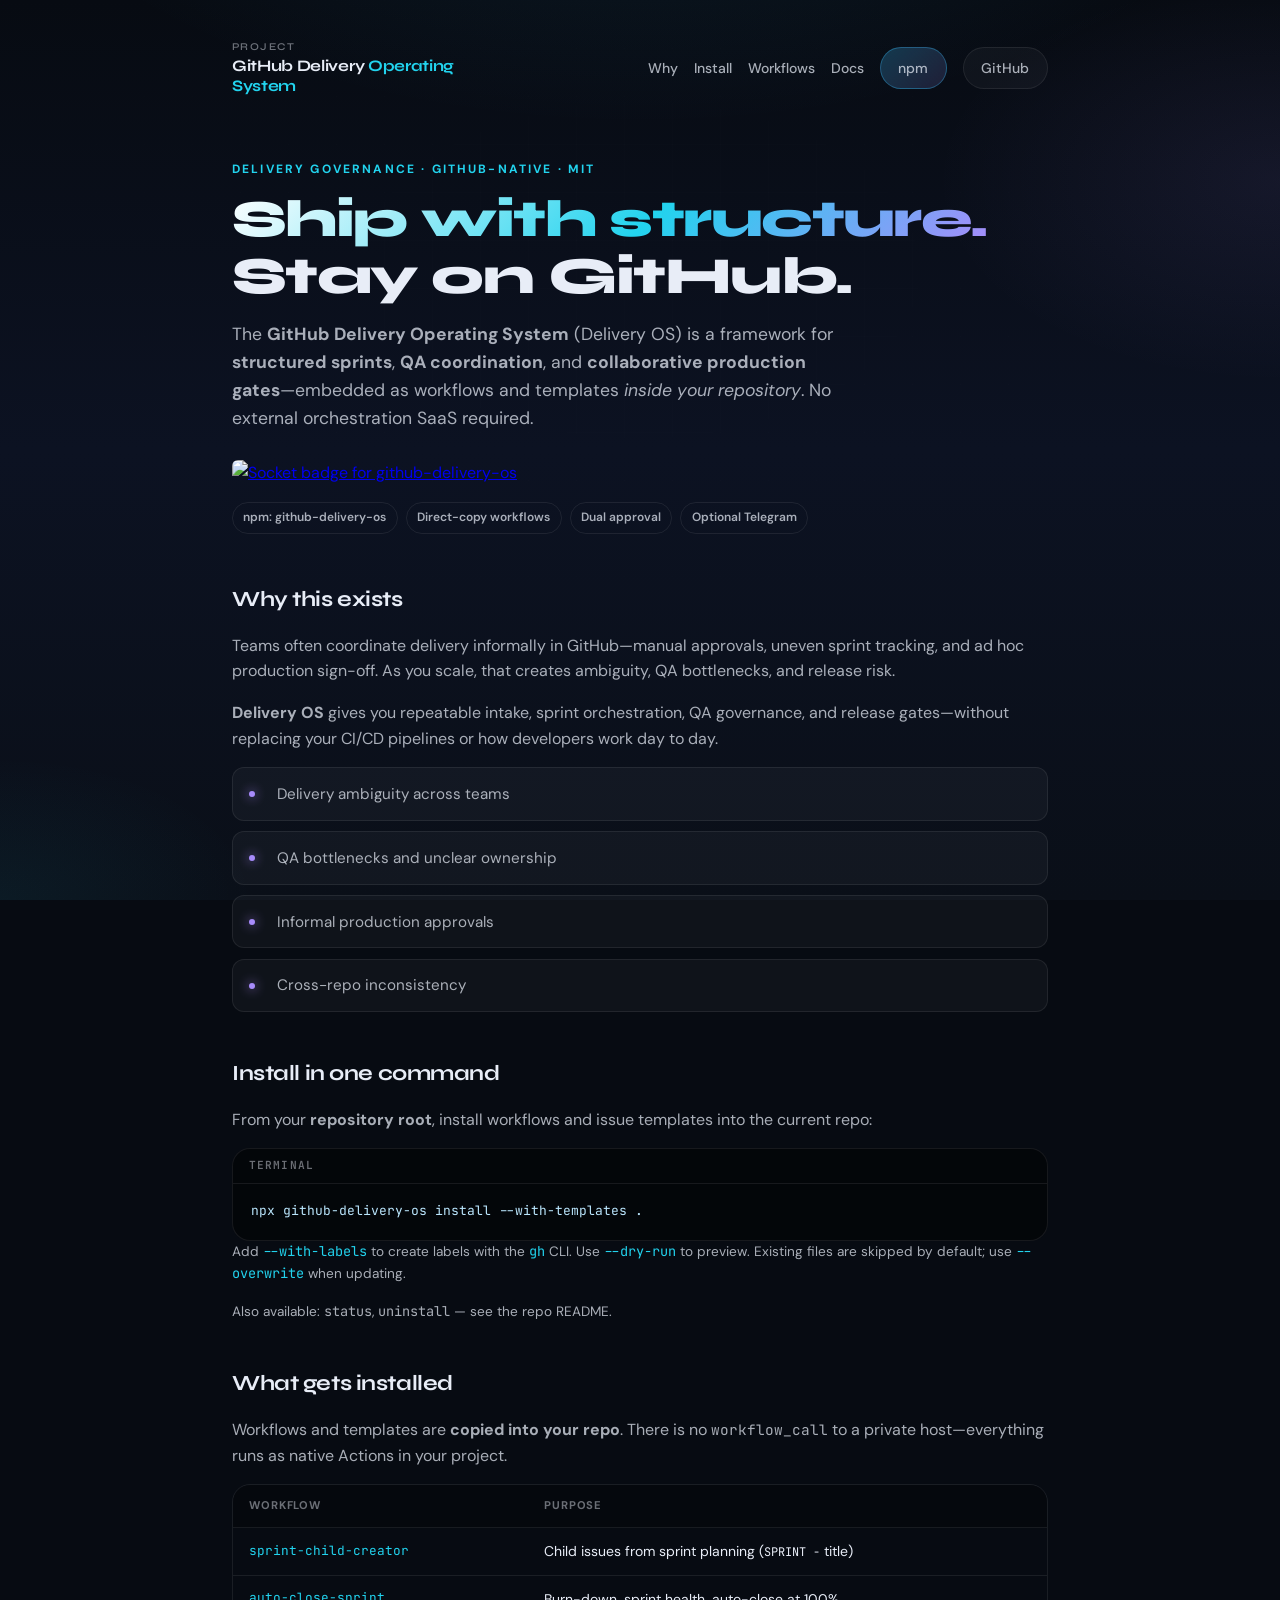
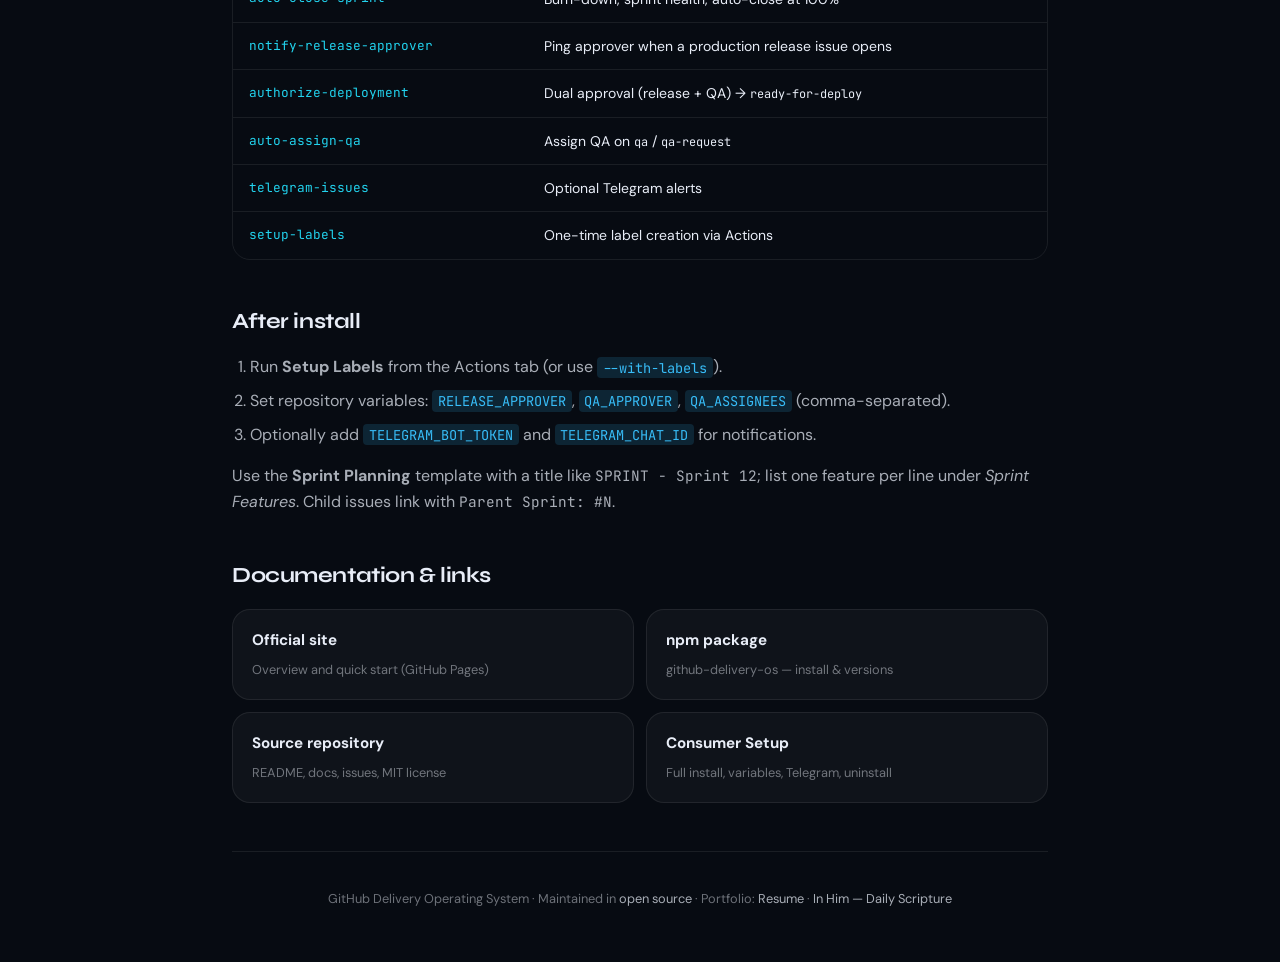
==== github-delivery-operating-system/index.html @ 1eb64d38 "- Set GitHub links to jkaweesi22; replace Featured cards with InHim and   Phaneroo/github-delivery-o" ====
<!DOCTYPE html>
<html lang="en">
<head>
  <meta charset="UTF-8">
  <meta name="viewport" content="width=device-width, initial-scale=1.0">
  <meta name="description" content="GitHub Delivery Operating System — GitHub-native delivery governance: sprints, QA, dual approval, and optional Telegram. Install with npx.">
  <meta name="theme-color" content="#0c1222">
  <title>GitHub Delivery Operating System</title>
  <link rel="preconnect" href="https://fonts.googleapis.com">
  <link rel="preconnect" href="https://fonts.gstatic.com" crossorigin>
  <link href="https://fonts.googleapis.com/css2?family=DM+Sans:ital,opsz,wght@0,9..40,400;0,9..40,500;0,9..40,600;0,9..40,700&family=JetBrains+Mono:wght@400;500;600&family=Syne:wght@500;600;700;800&display=swap" rel="stylesheet">
  <style>
    :root {
      --bg0: #070b12;
      --bg1: #0c1222;
      --card: rgba(255, 255, 255, 0.035);
      --border: rgba(255, 255, 255, 0.08);
      --text: #e8edf7;
      --soft: rgba(232, 237, 247, 0.72);
      --muted: rgba(232, 237, 247, 0.45);
      --cyan: #22d3ee;
      --blue: #60a5fa;
      --violet: #a78bfa;
      --accent: #38bdf8;
      --accent-dim: rgba(56, 189, 248, 0.15);
      --radius: 18px;
      --font-display: "Syne", system-ui, sans-serif;
      --font-body: "DM Sans", system-ui, sans-serif;
      --font-mono: "JetBrains Mono", ui-monospace, monospace;
    }

    *, *::before, *::after { box-sizing: border-box; }

    html { scroll-behavior: smooth; }

    body {
      margin: 0;
      min-height: 100vh;
      font-family: var(--font-body);
      font-size: 1rem;
      line-height: 1.6;
      color: var(--text);
      background: var(--bg0);
    }

    .mesh {
      position: fixed;
      inset: 0;
      z-index: 0;
      pointer-events: none;
      background:
        radial-gradient(ellipse 100% 80% at 50% -30%, rgba(56, 189, 248, 0.12), transparent 55%),
        radial-gradient(ellipse 60% 50% at 100% 20%, rgba(167, 139, 250, 0.08), transparent 45%),
        radial-gradient(ellipse 50% 40% at 0% 100%, rgba(34, 211, 238, 0.06), transparent 40%),
        linear-gradient(180deg, var(--bg0) 0%, var(--bg1) 50%, #0a0f18 100%);
    }

    .grid-bg {
      position: fixed;
      inset: 0;
      z-index: 1;
      pointer-events: none;
      opacity: 0.35;
      background-image:
        linear-gradient(rgba(255,255,255,0.03) 1px, transparent 1px),
        linear-gradient(90deg, rgba(255,255,255,0.03) 1px, transparent 1px);
      background-size: 48px 48px;
      mask-image: radial-gradient(ellipse 70% 60% at 50% 30%, black, transparent);
    }

    .wrap {
      position: relative;
      z-index: 2;
      max-width: 56rem;
      margin: 0 auto;
      padding: clamp(1.25rem, 4vw, 2.5rem);
    }

    .nav {
      display: flex;
      align-items: center;
      justify-content: space-between;
      gap: 1rem;
      flex-wrap: wrap;
      margin-bottom: clamp(2rem, 6vw, 4rem);
    }

    .logo {
      font-family: var(--font-display);
      font-weight: 700;
      font-size: 1rem;
      letter-spacing: -0.02em;
      color: var(--text);
      text-decoration: none;
      max-width: 16rem;
      line-height: 1.25;
    }

    .logo small {
      display: block;
      font-size: 0.65rem;
      font-weight: 600;
      letter-spacing: 0.14em;
      text-transform: uppercase;
      color: var(--muted);
      margin-bottom: 0.2rem;
    }

    .nav-links {
      display: flex;
      flex-wrap: wrap;
      gap: 0.5rem 1rem;
      align-items: center;
    }

    .nav-links a {
      font-size: 0.875rem;
      font-weight: 500;
      color: var(--soft);
      text-decoration: none;
    }

    .nav-links a:hover { color: var(--accent); }

    .btn {
      display: inline-flex;
      align-items: center;
      gap: 0.45rem;
      padding: 0.55rem 1.1rem;
      font-family: var(--font-body);
      font-size: 0.8125rem;
      font-weight: 600;
      border-radius: 999px;
      text-decoration: none;
      border: 1px solid var(--border);
      color: var(--text);
      background: var(--card);
      transition: border-color 0.2s, background 0.2s;
    }

    .btn:hover {
      border-color: rgba(56, 189, 248, 0.35);
      background: var(--accent-dim);
    }

    .btn--primary {
      background: linear-gradient(135deg, rgba(56, 189, 248, 0.25), rgba(167, 139, 250, 0.15));
      border-color: rgba(56, 189, 248, 0.35);
      color: #fff;
    }

    .btn--primary:hover {
      border-color: var(--accent);
    }

    .hero {
      margin-bottom: 3rem;
    }

    .hero__eyebrow {
      font-size: 0.75rem;
      font-weight: 700;
      letter-spacing: 0.18em;
      text-transform: uppercase;
      color: var(--cyan);
      margin: 0 0 0.75rem;
    }

    .hero h1 {
      margin: 0 0 1rem;
      font-family: var(--font-display);
      font-size: clamp(2rem, 5.5vw, 3.25rem);
      font-weight: 800;
      line-height: 1.08;
      letter-spacing: -0.03em;
    }

    .hero h1 span {
      background: linear-gradient(135deg, #fff 0%, var(--cyan) 55%, var(--violet) 100%);
      -webkit-background-clip: text;
      -webkit-text-fill-color: transparent;
      background-clip: text;
    }

    .hero__lead {
      margin: 0 0 1.75rem;
      font-size: 1.1rem;
      color: var(--soft);
      max-width: 38rem;
    }

    .hero__badges {
      display: flex;
      flex-wrap: wrap;
      gap: 0.75rem;
      align-items: center;
    }

    .hero__badges img {
      height: 28px;
      width: auto;
      border-radius: 6px;
    }

    .section {
      margin-bottom: 2.75rem;
    }

    .section h2 {
      margin: 0 0 1rem;
      font-family: var(--font-display);
      font-size: 1.35rem;
      font-weight: 700;
      letter-spacing: -0.02em;
    }

    .section p {
      margin: 0 0 1rem;
      color: var(--soft);
    }

    .section p:last-child { margin-bottom: 0; }

    .problem-list {
      margin: 0;
      padding: 0;
      list-style: none;
      display: grid;
      gap: 0.65rem;
    }

    .problem-list li {
      padding: 0.85rem 1rem;
      border-radius: 12px;
      border: 1px solid var(--border);
      background: var(--card);
      font-size: 0.95rem;
      color: var(--soft);
      padding-left: 2.75rem;
      position: relative;
    }

    .problem-list li::before {
      content: "";
      position: absolute;
      left: 1rem;
      top: 50%;
      transform: translateY(-50%);
      width: 6px;
      height: 6px;
      border-radius: 50%;
      background: var(--violet);
      box-shadow: 0 0 12px var(--violet);
    }

    .code-wrap {
      border-radius: var(--radius);
      border: 1px solid var(--border);
      background: rgba(0, 0, 0, 0.45);
      overflow: hidden;
      margin: 1rem 0 0;
    }

    .code-wrap .label {
      padding: 0.5rem 1rem;
      font-size: 0.7rem;
      font-weight: 600;
      letter-spacing: 0.1em;
      text-transform: uppercase;
      color: var(--muted);
      border-bottom: 1px solid var(--border);
      font-family: var(--font-mono);
    }

    pre {
      margin: 0;
      padding: 1rem 1.15rem 1.15rem;
      font-family: var(--font-mono);
      font-size: 0.8125rem;
      line-height: 1.65;
      color: #bae6fd;
      overflow-x: auto;
    }

    .hint {
      margin-top: 0.75rem;
      font-size: 0.85rem;
      color: var(--muted);
    }

    .table-wrap {
      overflow-x: auto;
      border-radius: var(--radius);
      border: 1px solid var(--border);
      margin-top: 1rem;
    }

    table {
      width: 100%;
      border-collapse: collapse;
      font-size: 0.875rem;
    }

    th, td {
      padding: 0.75rem 1rem;
      text-align: left;
      border-bottom: 1px solid var(--border);
    }

    th {
      font-size: 0.7rem;
      font-weight: 700;
      letter-spacing: 0.08em;
      text-transform: uppercase;
      color: var(--muted);
      background: rgba(0, 0, 0, 0.25);
    }

    tr:last-child td { border-bottom: none; }

    td:first-child {
      font-family: var(--font-mono);
      font-size: 0.8rem;
      color: var(--cyan);
      white-space: nowrap;
    }

    .steps {
      margin: 0;
      padding-left: 1.15rem;
      color: var(--soft);
    }

    .steps li { margin-bottom: 0.5rem; }

    .steps code {
      font-family: var(--font-mono);
      font-size: 0.85em;
      color: var(--accent);
      background: var(--accent-dim);
      padding: 0.1rem 0.35rem;
      border-radius: 4px;
    }

    .links-grid {
      display: grid;
      gap: 0.75rem;
    }

    @media (min-width: 520px) {
      .links-grid { grid-template-columns: 1fr 1fr; }
    }

    .link-card {
      display: block;
      padding: 1.1rem 1.2rem;
      border-radius: var(--radius);
      border: 1px solid var(--border);
      background: var(--card);
      text-decoration: none;
      color: inherit;
      transition: border-color 0.2s, transform 0.2s;
    }

    .link-card:hover {
      border-color: rgba(56, 189, 248, 0.35);
      transform: translateY(-2px);
    }

    .link-card strong {
      display: block;
      font-size: 0.95rem;
      color: var(--text);
      margin-bottom: 0.25rem;
    }

    .link-card span {
      font-size: 0.8rem;
      color: var(--muted);
    }

    .pill-row {
      display: flex;
      flex-wrap: wrap;
      gap: 0.5rem;
      margin-top: 1rem;
    }

    .pill {
      font-size: 0.75rem;
      font-weight: 600;
      padding: 0.35rem 0.65rem;
      border-radius: 999px;
      border: 1px solid var(--border);
      color: var(--soft);
    }

    footer {
      margin-top: 3rem;
      padding-top: 1.5rem;
      border-top: 1px solid var(--border);
      font-size: 0.8rem;
      color: var(--muted);
      text-align: center;
    }

    footer a {
      color: var(--soft);
      text-decoration: none;
      border-bottom: 1px solid transparent;
    }

    footer a:hover {
      color: var(--accent);
      border-bottom-color: var(--accent);
    }

    @media (prefers-reduced-motion: reduce) {
      .link-card:hover { transform: none; }
      html { scroll-behavior: auto; }
    }
  </style>
</head>
<body>
  <div class="mesh" aria-hidden="true"></div>
  <div class="grid-bg" aria-hidden="true"></div>

  <div class="wrap">
    <header class="nav">
      <a class="logo" href="#top">
        <small>Project</small>
        GitHub Delivery <span style="color: var(--cyan);">Operating System</span>
      </a>
      <nav class="nav-links" aria-label="Primary">
        <a href="#why">Why</a>
        <a href="#install">Install</a>
        <a href="#workflows">Workflows</a>
        <a href="#docs">Docs</a>
        <a class="btn btn--primary" href="https://www.npmjs.com/package/github-delivery-os" rel="noopener noreferrer">npm</a>
        <a class="btn" href="https://github.com/Phaneroo/github-delivery-operating-system" rel="noopener noreferrer">GitHub</a>
      </nav>
    </header>

    <main id="top">
      <section class="hero">
        <p class="hero__eyebrow">Delivery governance · GitHub-native · MIT</p>
        <h1><span>Ship with structure.</span><br>Stay on GitHub.</h1>
        <p class="hero__lead">
          The <strong>GitHub Delivery Operating System</strong> (Delivery OS) is a framework for <strong>structured sprints</strong>, <strong>QA coordination</strong>, and <strong>collaborative production gates</strong>—embedded as workflows and templates <em>inside your repository</em>. No external orchestration SaaS required.
        </p>
        <div class="hero__badges">
          <a href="https://socket.dev/npm/package/github-delivery-os" rel="noopener noreferrer" title="Socket.dev security overview">
            <img src="https://badge.socket.dev/npm/package/github-delivery-os" width="200" height="28" alt="Socket badge for github-delivery-os" loading="lazy">
          </a>
        </div>
        <div class="pill-row" aria-label="Highlights">
          <span class="pill">npm: github-delivery-os</span>
          <span class="pill">Direct-copy workflows</span>
          <span class="pill">Dual approval</span>
          <span class="pill">Optional Telegram</span>
        </div>
      </section>

      <section class="section" id="why">
        <h2>Why this exists</h2>
        <p>Teams often coordinate delivery informally in GitHub—manual approvals, uneven sprint tracking, and ad hoc production sign-off. As you scale, that creates ambiguity, QA bottlenecks, and release risk.</p>
        <p><strong>Delivery OS</strong> gives you repeatable intake, sprint orchestration, QA governance, and release gates—without replacing your CI/CD pipelines or how developers work day to day.</p>
        <ul class="problem-list" aria-label="Problems addressed">
          <li>Delivery ambiguity across teams</li>
          <li>QA bottlenecks and unclear ownership</li>
          <li>Informal production approvals</li>
          <li>Cross-repo inconsistency</li>
        </ul>
      </section>

      <section class="section" id="install">
        <h2>Install in one command</h2>
        <p>From your <strong>repository root</strong>, install workflows and issue templates into the current repo:</p>
        <div class="code-wrap">
          <div class="label">Terminal</div>
          <pre>npx github-delivery-os install --with-templates .</pre>
        </div>
        <p class="hint">Add <code style="font-family: var(--font-mono); color: var(--cyan);">--with-labels</code> to create labels with the <code style="font-family: var(--font-mono); color: var(--cyan);">gh</code> CLI. Use <code style="font-family: var(--font-mono); color: var(--cyan);">--dry-run</code> to preview. Existing files are skipped by default; use <code style="font-family: var(--font-mono); color: var(--cyan);">--overwrite</code> when updating.</p>
        <p class="hint">Also available: <span style="font-family: var(--font-mono); font-size: 0.85rem; color: var(--soft);">status</span>, <span style="font-family: var(--font-mono); font-size: 0.85rem; color: var(--soft);">uninstall</span> — see the repo README.</p>
      </section>

      <section class="section" id="workflows">
        <h2>What gets installed</h2>
        <p>Workflows and templates are <strong>copied into your repo</strong>. There is no <code style="font-family: var(--font-mono); font-size: 0.9em;">workflow_call</code> to a private host—everything runs as native Actions in your project.</p>
        <div class="table-wrap">
          <table>
            <thead>
              <tr>
                <th>Workflow</th>
                <th>Purpose</th>
              </tr>
            </thead>
            <tbody>
              <tr><td>sprint-child-creator</td><td>Child issues from sprint planning (<code style="font-family: var(--font-mono); font-size: 0.85em;">SPRINT -</code> title)</td></tr>
              <tr><td>auto-close-sprint</td><td>Burn-down, sprint health, auto-close at 100%</td></tr>
              <tr><td>notify-release-approver</td><td>Ping approver when a production release issue opens</td></tr>
              <tr><td>authorize-deployment</td><td>Dual approval (release + QA) → <code style="font-family: var(--font-mono); font-size: 0.85em;">ready-for-deploy</code></td></tr>
              <tr><td>auto-assign-qa</td><td>Assign QA on <code style="font-family: var(--font-mono); font-size: 0.85em;">qa</code> / <code style="font-family: var(--font-mono); font-size: 0.85em;">qa-request</code></td></tr>
              <tr><td>telegram-issues</td><td>Optional Telegram alerts</td></tr>
              <tr><td>setup-labels</td><td>One-time label creation via Actions</td></tr>
            </tbody>
          </table>
        </div>
      </section>

      <section class="section" id="quickstart">
        <h2>After install</h2>
        <ol class="steps">
          <li>Run <strong>Setup Labels</strong> from the Actions tab (or use <code>--with-labels</code>).</li>
          <li>Set repository variables: <code>RELEASE_APPROVER</code>, <code>QA_APPROVER</code>, <code>QA_ASSIGNEES</code> (comma-separated).</li>
          <li>Optionally add <code>TELEGRAM_BOT_TOKEN</code> and <code>TELEGRAM_CHAT_ID</code> for notifications.</li>
        </ol>
        <p style="margin-top: 1rem;">Use the <strong>Sprint Planning</strong> template with a title like <code style="font-family: var(--font-mono); font-size: 0.9em;">SPRINT - Sprint 12</code>; list one feature per line under <em>Sprint Features</em>. Child issues link with <code style="font-family: var(--font-mono); font-size: 0.9em;">Parent Sprint: #N</code>.</p>
      </section>

      <section class="section" id="docs">
        <h2>Documentation &amp; links</h2>
        <div class="links-grid">
          <a class="link-card" href="https://phaneroo.github.io/github-delivery-operating-system/" rel="noopener noreferrer">
            <strong>Official site</strong>
            <span>Overview and quick start (GitHub Pages)</span>
          </a>
          <a class="link-card" href="https://www.npmjs.com/package/github-delivery-os" rel="noopener noreferrer">
            <strong>npm package</strong>
            <span>github-delivery-os — install &amp; versions</span>
          </a>
          <a class="link-card" href="https://github.com/Phaneroo/github-delivery-operating-system" rel="noopener noreferrer">
            <strong>Source repository</strong>
            <span>README, docs, issues, MIT license</span>
          </a>
          <a class="link-card" href="https://github.com/Phaneroo/github-delivery-operating-system/blob/main/docs/consumer-setup.md" rel="noopener noreferrer">
            <strong>Consumer Setup</strong>
            <span>Full install, variables, Telegram, uninstall</span>
          </a>
        </div>
      </section>
    </main>

    <footer>
      <p>
        GitHub Delivery Operating System · Maintained in
        <a href="https://github.com/Phaneroo/github-delivery-operating-system" rel="noopener noreferrer">open source</a>
        · Portfolio:
        <a href="../index.html">Resume</a>
        ·
        <a href="../inhim/">In Him — Daily Scripture</a>
      </p>
    </footer>
  </div>
</body>
</html>
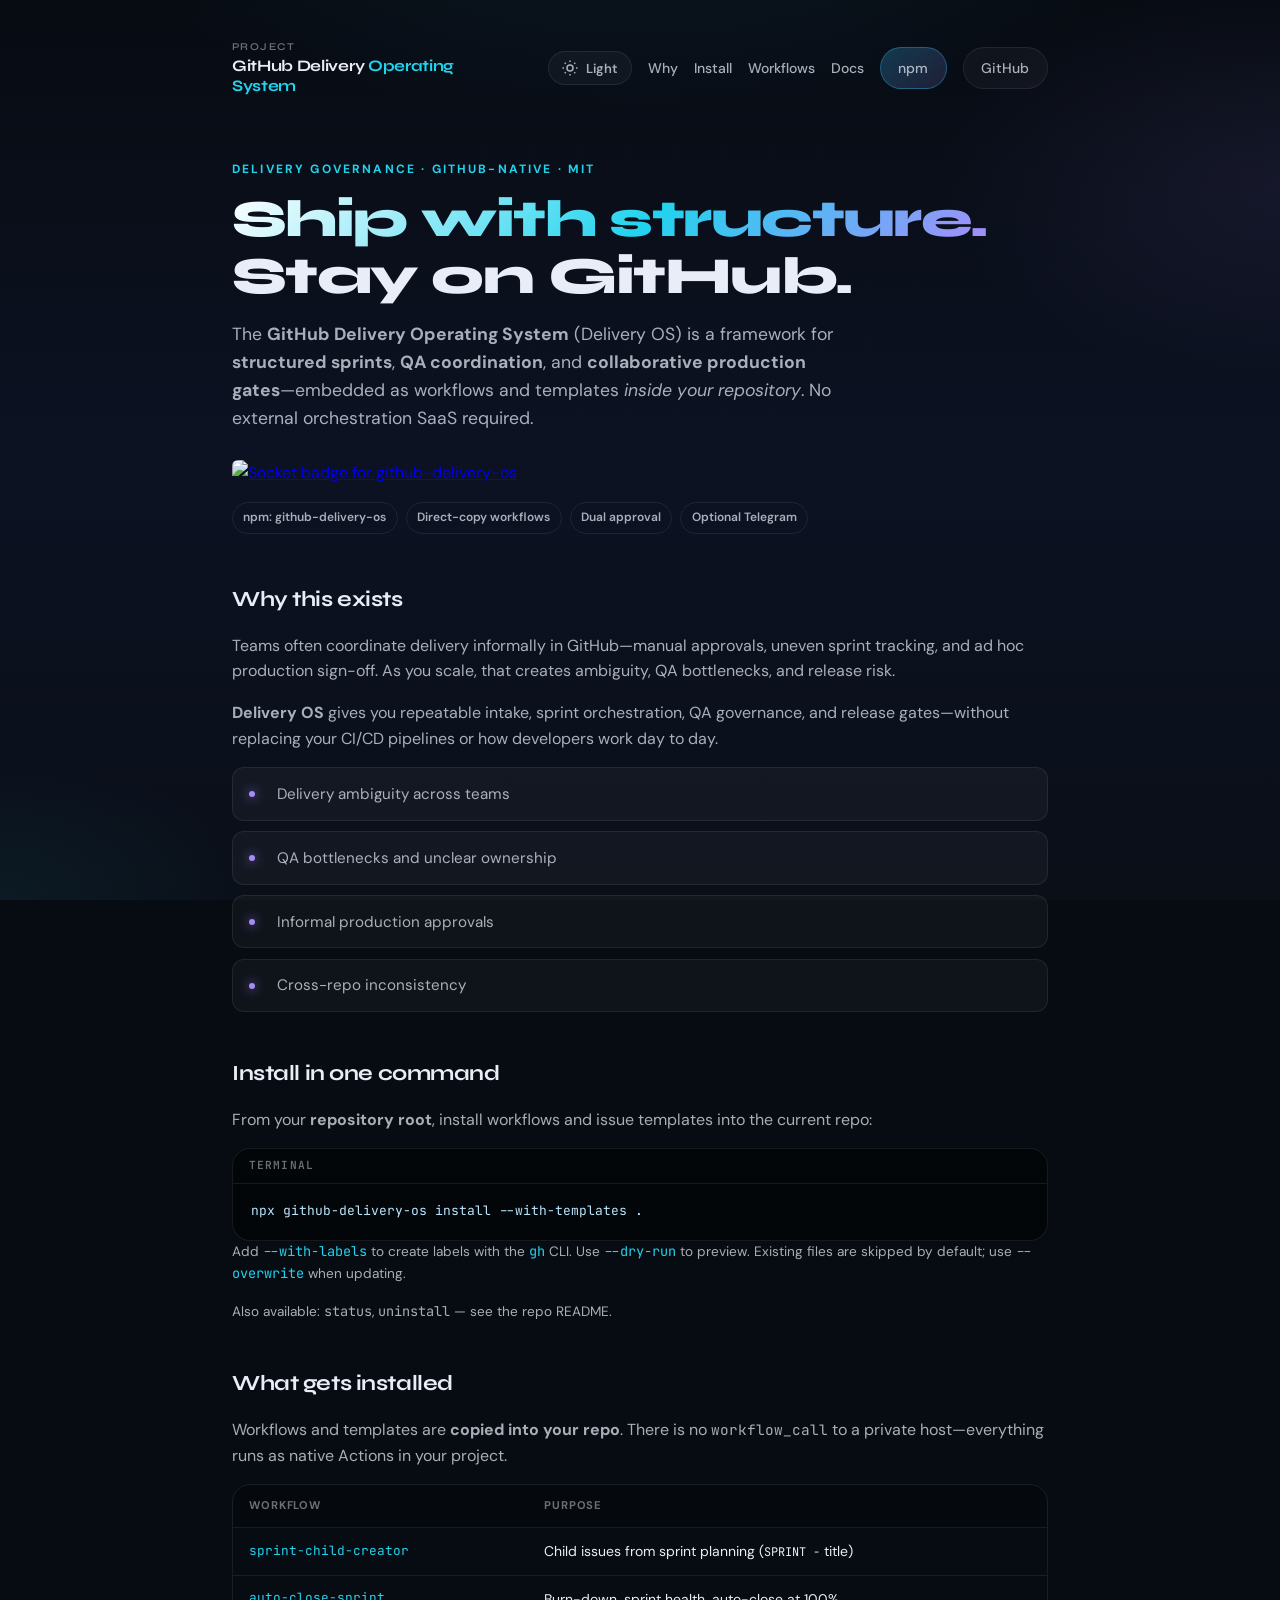
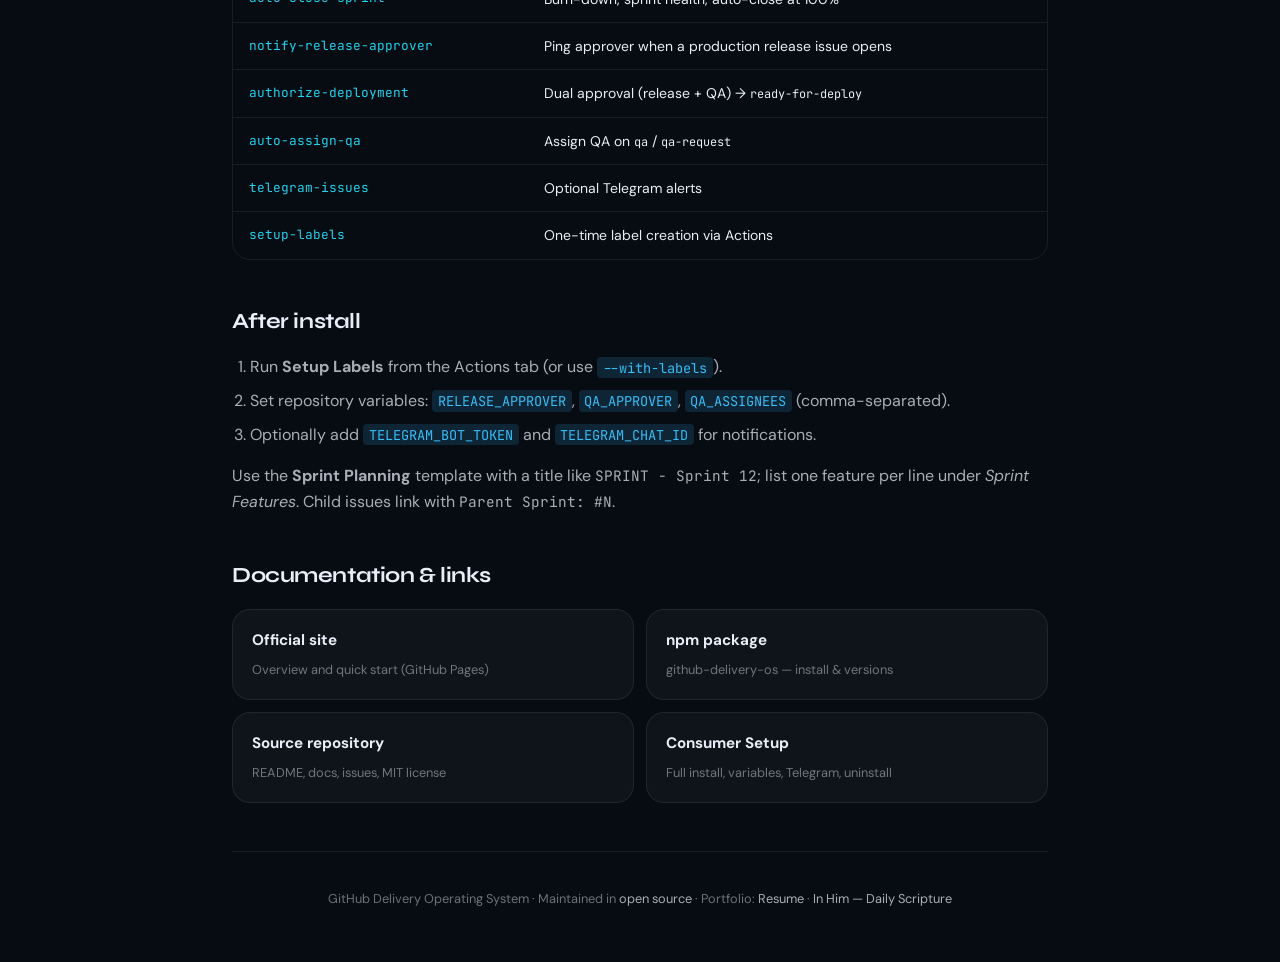
==== commit e139cc9b: "feat(portfolio): sync light theme across In Him & Delivery OS project pages" ====
--- a/github-delivery-operating-system/index.html
+++ b/github-delivery-operating-system/index.html
@@ -2,6 +2,9 @@
 <html lang="en">
 <head>
   <meta charset="UTF-8">
+  <script>
+    (function(){try{var k='jkaweesi22.portfolioTheme';if(localStorage.getItem(k)==='light')document.documentElement.setAttribute('data-theme','light');}catch(e){}})();
+  </script>
   <meta name="viewport" content="width=device-width, initial-scale=1.0">
   <meta name="description" content="GitHub Delivery Operating System — GitHub-native delivery governance: sprints, QA, dual approval, and optional Telegram. Install with npx.">
   <meta name="theme-color" content="#0c1222">
@@ -415,6 +418,106 @@
       border-bottom-color: var(--accent);
     }
 
+    /* Light theme */
+    html[data-theme="light"] {
+      color-scheme: light;
+      --bg0: #f8fafc;
+      --bg1: #f1f5f9;
+      --card: rgba(255, 255, 255, 0.95);
+      --border: rgba(15, 23, 42, 0.1);
+      --text: #0f172a;
+      --soft: rgba(15, 23, 42, 0.75);
+      --muted: rgba(15, 23, 42, 0.48);
+      --cyan: #0e7490;
+      --blue: #2563eb;
+      --violet: #7c3aed;
+      --accent: #0d9488;
+      --accent-dim: rgba(13, 148, 136, 0.12);
+    }
+
+    html[data-theme="light"] .mesh {
+      background:
+        radial-gradient(ellipse 100% 80% at 50% -30%, rgba(56, 189, 248, 0.08), transparent 55%),
+        radial-gradient(ellipse 60% 50% at 100% 20%, rgba(167, 139, 250, 0.06), transparent 45%),
+        radial-gradient(ellipse 50% 40% at 0% 100%, rgba(34, 211, 238, 0.05), transparent 40%),
+        linear-gradient(180deg, #f8fafc 0%, #f1f5f9 50%, #e2e8f0 100%);
+    }
+
+    html[data-theme="light"] .grid-bg {
+      opacity: 0.5;
+      background-image:
+        linear-gradient(rgba(15, 23, 42, 0.04) 1px, transparent 1px),
+        linear-gradient(90deg, rgba(15, 23, 42, 0.04) 1px, transparent 1px);
+    }
+
+    html[data-theme="light"] .hero h1 span {
+      background: linear-gradient(135deg, #0f172a 0%, #0d9488 55%, #7c3aed 100%);
+      -webkit-background-clip: text;
+      background-clip: text;
+    }
+
+    html[data-theme="light"] .btn--primary {
+      color: #0f172a;
+      background: linear-gradient(135deg, rgba(56, 189, 248, 0.2), rgba(167, 139, 250, 0.12));
+    }
+
+    html[data-theme="light"] .code-wrap {
+      background: #fff;
+      border-color: var(--border);
+    }
+
+    html[data-theme="light"] .code-wrap .label {
+      background: #f8fafc;
+    }
+
+    html[data-theme="light"] pre {
+      color: #0f172a;
+      background: #f1f5f9;
+    }
+
+    html[data-theme="light"] th {
+      background: #e2e8f0;
+      color: var(--muted);
+    }
+
+    html[data-theme="light"] td:first-child {
+      color: var(--accent);
+    }
+
+    .theme-toggle {
+      display: inline-flex;
+      align-items: center;
+      gap: 0.4rem;
+      padding: 0.45rem 0.8rem;
+      font-family: var(--font-body);
+      font-size: 0.8125rem;
+      font-weight: 600;
+      color: var(--soft);
+      background: var(--card);
+      border: 1px solid var(--border);
+      border-radius: 999px;
+      cursor: pointer;
+      transition: border-color 0.2s, background 0.2s, color 0.2s;
+    }
+
+    .theme-toggle:hover {
+      border-color: rgba(56, 189, 248, 0.35);
+      background: var(--accent-dim);
+      color: var(--text);
+    }
+
+    html[data-theme="light"] .theme-toggle:hover {
+      border-color: rgba(13, 148, 136, 0.35);
+      background: rgba(13, 148, 136, 0.08);
+    }
+
+    .theme-toggle:focus-visible {
+      outline: 2px solid var(--accent);
+      outline-offset: 2px;
+    }
+
+    .theme-toggle svg { flex-shrink: 0; }
+
     @media (prefers-reduced-motion: reduce) {
       .link-card:hover { transform: none; }
       html { scroll-behavior: auto; }
@@ -432,6 +535,11 @@
         GitHub Delivery <span style="color: var(--cyan);">Operating System</span>
       </a>
       <nav class="nav-links" aria-label="Primary">
+        <button type="button" class="theme-toggle" id="theme-toggle" aria-label="Switch to light theme" aria-pressed="false">
+          <svg class="icon-sun" width="18" height="18" viewBox="0 0 24 24" fill="none" stroke="currentColor" stroke-width="2" aria-hidden="true"><circle cx="12" cy="12" r="4"/><path d="M12 2v2M12 20v2M4.93 4.93l1.41 1.41M17.66 17.66l1.41 1.41M2 12h2M20 12h2M4.93 19.07l1.41-1.41M17.66 6.34l1.41-1.41"/></svg>
+          <svg class="icon-moon" width="18" height="18" viewBox="0 0 24 24" fill="none" stroke="currentColor" stroke-width="2" aria-hidden="true" style="display:none"><path d="M21 12.79A9 9 0 1 1 11.21 3 7 7 0 0 0 21 12.79z"/></svg>
+          <span class="theme-toggle__text">Light</span>
+        </button>
         <a href="#why">Why</a>
         <a href="#install">Install</a>
         <a href="#workflows">Workflows</a>
@@ -552,5 +660,42 @@
       </p>
     </footer>
   </div>
+  <script>
+    (function () {
+      var KEY = 'jkaweesi22.portfolioTheme';
+      var root = document.documentElement;
+      var btn = document.getElementById('theme-toggle');
+      var meta = document.querySelector('meta[name="theme-color"]');
+      var sun = btn && btn.querySelector('.icon-sun');
+      var moon = btn && btn.querySelector('.icon-moon');
+      var label = btn && btn.querySelector('.theme-toggle__text');
+
+      function isLight() {
+        return root.getAttribute('data-theme') === 'light';
+      }
+
+      function apply(theme) {
+        var light = theme === 'light';
+        if (light) root.setAttribute('data-theme', 'light');
+        else root.removeAttribute('data-theme');
+        try {
+          localStorage.setItem(KEY, light ? 'light' : 'dark');
+        } catch (e) {}
+        if (meta) meta.content = light ? '#f8fafc' : '#0c1222';
+        if (btn) {
+          btn.setAttribute('aria-pressed', light ? 'true' : 'false');
+          btn.setAttribute('aria-label', light ? 'Switch to dark theme' : 'Switch to light theme');
+          if (sun) sun.style.display = light ? 'none' : '';
+          if (moon) moon.style.display = light ? '' : 'none';
+          if (label) label.textContent = light ? 'Dark' : 'Light';
+        }
+      }
+
+      if (btn) btn.addEventListener('click', function () {
+        apply(isLight() ? 'dark' : 'light');
+      });
+      apply(isLight() ? 'light' : 'dark');
+    })();
+  </script>
 </body>
 </html>
